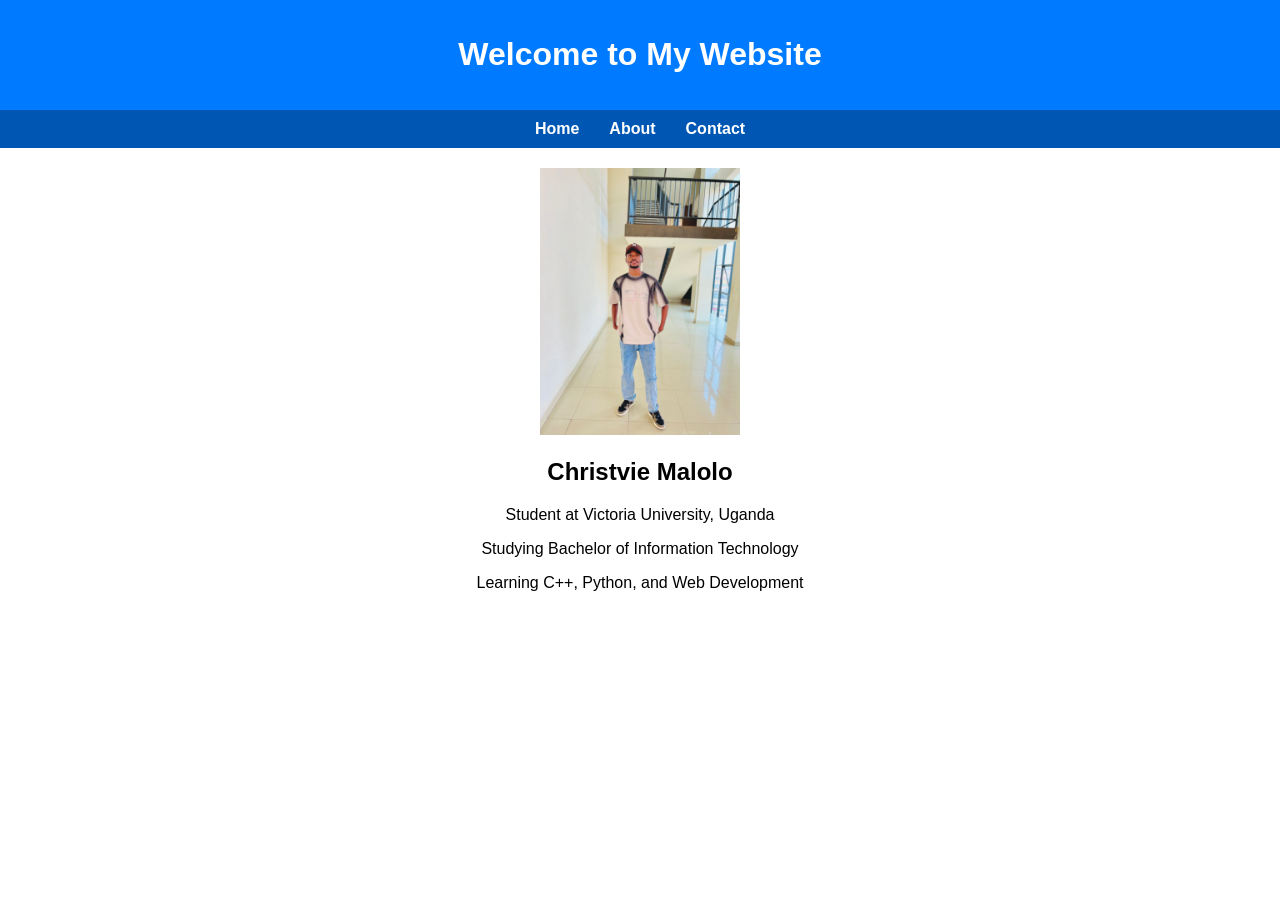
==== index.html @ 5ff25301 "Add files via upload" ====
<!DOCTYPE html>
<html lang="en">
<head>
    <meta charset="UTF-8">
    <meta name="viewport" content="width=device-width, initial-scale=1.0">
    <title>My Website</title>
    <style>
        body {
            font-family: Arial, sans-serif;
            margin: 0;
            padding: 0;
            text-align: center;
        }
        header {
            background: #007BFF;
            color: white;
            padding: 15px;
            text-align: center;
        }
        nav {
            display: flex;
            justify-content: center;
            background: #0056b3;
            padding: 10px;
        }
        nav a {
            color: white;
            margin: 0 15px;
            text-decoration: none;
            font-weight: bold;
        }
        
        .cha{
            margin-top: 20px;
        }
    </style>
</head>
<body>
    <header>
        <h1>Welcome to My Website</h1>
    </header>
    <nav>
        <a href="#home">Home</a>
        <a href="about.html">About</a>
        <a href="contact.html">Contact</a>
    
    </nav>
    <div class="bio-container">
        <img src="chris.jpg" alt="chris" width="200" class="cha">
        <h2>Christvie Malolo</h2>
        <p>Student at Victoria University, Uganda</p>
        <p>Studying Bachelor of Information Technology</p>
        <p>Learning C++, Python, and Web Development</p>
    </div>

</body>
</html>
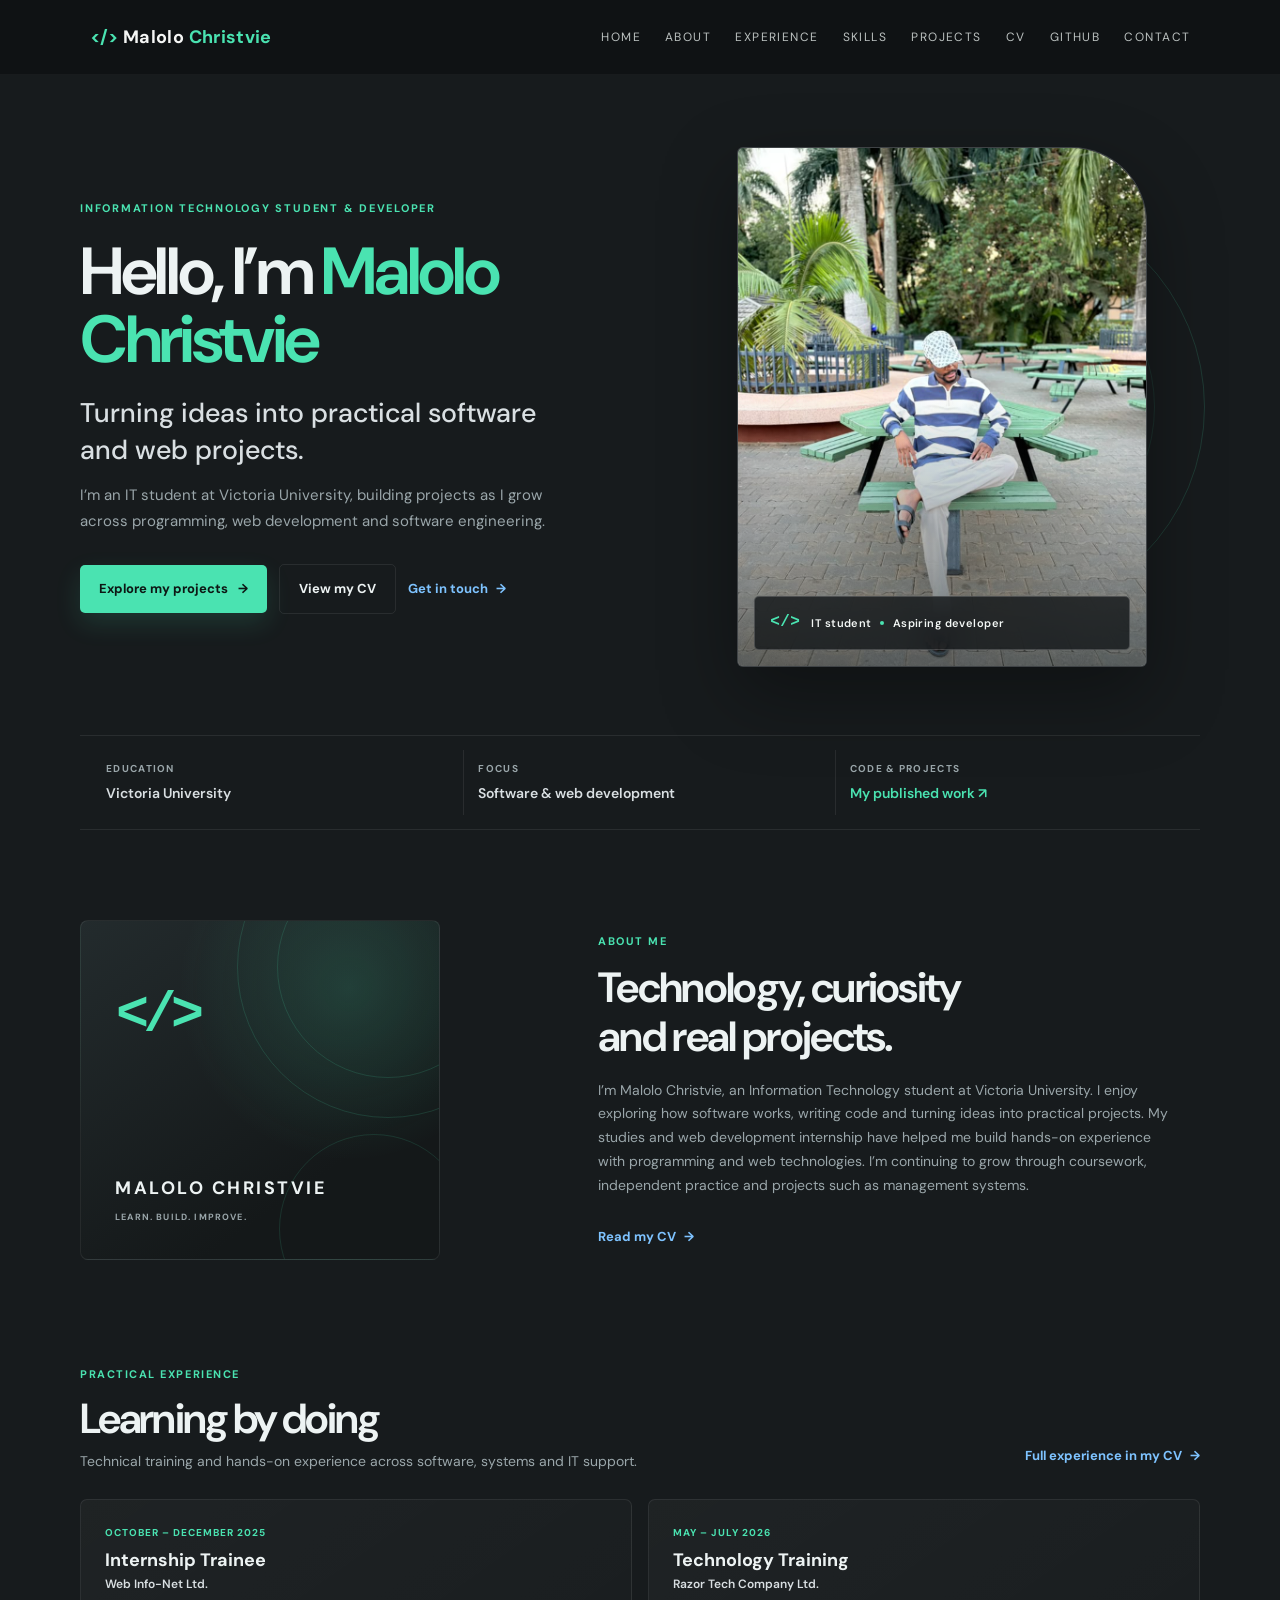
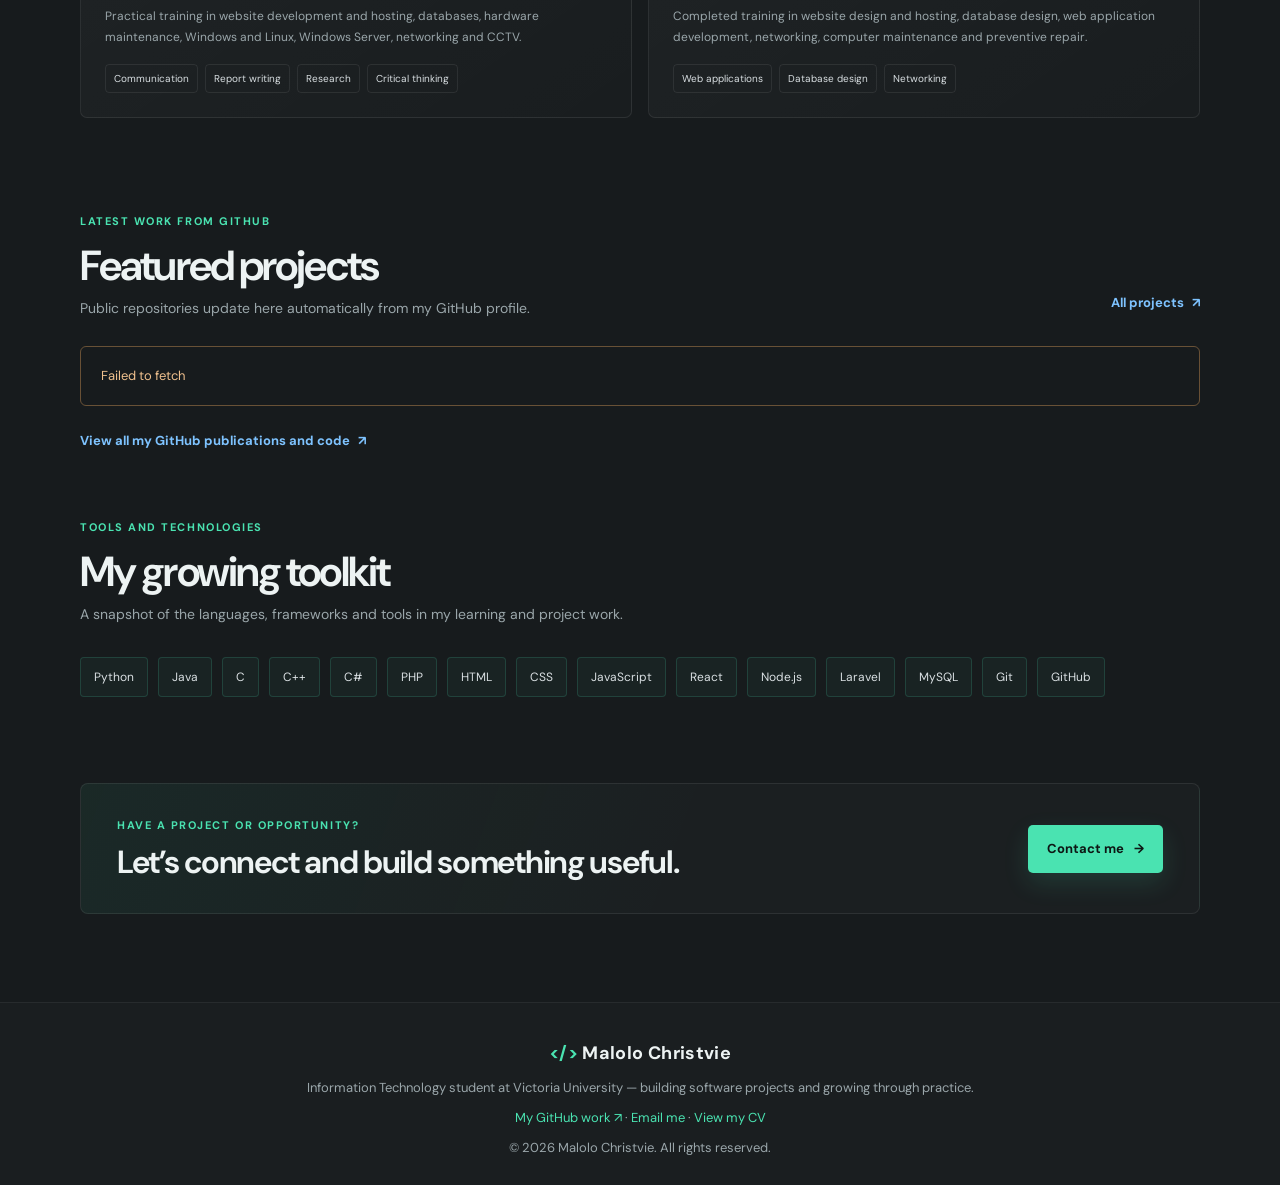
==== commit 10ec8222: "Publish public static developer portfolio Co-authored-by: Copilot <223556219+Copilot@users.noreply.g" ====
--- a/index.html
+++ b/index.html
@@ -1,57 +1,166 @@
-<!DOCTYPE html>
-<html lang="en">
-<head>
-    <meta charset="UTF-8">
-    <meta name="viewport" content="width=device-width, initial-scale=1.0">
-    <title>My Website</title>
-    <style>
-        body {
-            font-family: Arial, sans-serif;
-            margin: 0;
-            padding: 0;
-            text-align: center;
-        }
-        header {
-            background: #007BFF;
-            color: white;
-            padding: 15px;
-            text-align: center;
-        }
-        nav {
-            display: flex;
-            justify-content: center;
-            background: #0056b3;
-            padding: 10px;
-        }
-        nav a {
-            color: white;
-            margin: 0 15px;
-            text-decoration: none;
-            font-weight: bold;
-        }
-        
-        .cha{
-            margin-top: 20px;
-        }
-    </style>
-</head>
-<body>
-    <header>
-        <h1>Welcome to My Website</h1>
-    </header>
-    <nav>
-        <a href="#home">Home</a>
-        <a href="about.html">About</a>
-        <a href="contact.html">Contact</a>
-    
-    </nav>
-    <div class="bio-container">
-        <img src="chris.jpg" alt="chris" width="200" class="cha">
-        <h2>Christvie Malolo</h2>
-        <p>Student at Victoria University, Uganda</p>
-        <p>Studying Bachelor of Information Technology</p>
-        <p>Learning C++, Python, and Web Development</p>
-    </div>
-
-</body>
-</html>
+<!DOCTYPE html>
+<html lang="en">
+<head>
+    <meta charset="UTF-8">
+    <meta name="viewport" content="width=device-width, initial-scale=1">
+    <meta name="description" content="Meet Malolo Christvie, Information Technology student and aspiring software developer. Explore his experience, skills, CV and public GitHub projects.">
+    <meta property="og:type" content="website">
+    <meta property="og:title" content="Malolo Christvie | IT Student &amp; Software Developer">
+    <meta property="og:description" content="Explore Malolo Christvie's experience, skills, CV and public software projects.">
+    <meta property="og:url" content="https://christvie028.github.io/chrispotofiolo/">
+    <meta property="og:image" content="https://christvie028.github.io/chrispotofiolo/images/christvie-portrait.png">
+    <meta name="twitter:card" content="summary_large_image">
+    <title>Malolo Christvie | IT Student &amp; Software Developer</title>
+    <link rel="preconnect" href="https://fonts.googleapis.com">
+    <link rel="preconnect" href="https://fonts.gstatic.com" crossorigin>
+    <link href="https://fonts.googleapis.com/css2?family=DM+Sans:wght@400;500;600;700&family=Fraunces:opsz,wght@9..144,500;9..144,600;9..144,700&display=swap" rel="stylesheet">
+    <link rel="stylesheet" href="style.css">
+</head>
+<body class="portfolio-home">
+    <header class="site-header">
+        <a href="#home" class="logo"><span>&lt;/&gt;</span> Malolo <span class="logo-accent">Christvie</span></a>
+        <button class="menu-toggle" id="menuToggle" aria-label="Toggle navigation" aria-expanded="false">☰</button>
+        <nav class="navbar" id="navbar" aria-label="Main navigation">
+            <a href="#home">Home</a>
+            <a href="#about">About</a>
+            <a href="#experience">Experience</a>
+            <a href="#skills">Skills</a>
+            <a href="#projects">Projects</a>
+            <a href="cv.html">CV</a>
+            <a href="https://github.com/christvie028?tab=repositories" target="_blank" rel="noopener noreferrer">GitHub</a>
+            <a href="#contact">Contact</a>
+        </nav>
+    </header>
+
+    <main class="home-shell" id="home">
+        <section class="hero-panel">
+            <div class="hero-copy">
+                <p class="eyebrow">INFORMATION TECHNOLOGY STUDENT &amp; DEVELOPER</p>
+                <h1>Hello, I’m <span>Malolo Christvie</span></h1>
+                <p class="tagline">Turning ideas into practical software and web projects.</p>
+                <p class="hero-description">I’m an IT student at Victoria University, building projects as I grow across programming, web development and software engineering.</p>
+                <div class="hero-actions">
+                    <a href="#projects" class="primary-button">Explore my projects <span aria-hidden="true">→</span></a>
+                    <a href="cv.html" class="secondary-button">View my CV</a>
+                    <a href="mailto:malolochristvie028@gmail.com" class="text-link">Get in touch <span aria-hidden="true">→</span></a>
+                </div>
+            </div>
+            <div class="hero-visual">
+                <div class="portrait-frame">
+                    <img src="images/christvie-portrait.png" alt="Malolo Christvie seated outdoors in a blue-and-white striped shirt">
+                    <div class="portrait-caption">
+                        <span class="portrait-caption-mark" aria-hidden="true">&lt;/&gt;</span>
+                        <span>IT student <i aria-hidden="true"></i> Aspiring developer</span>
+                    </div>
+                </div>
+                <span class="hero-orbit hero-orbit-one" aria-hidden="true"></span>
+                <span class="hero-orbit hero-orbit-two" aria-hidden="true"></span>
+            </div>
+        </section>
+
+        <div class="info-strip">
+            <div class="info-item"><span>Education</span><strong>Victoria University</strong></div>
+            <div class="info-item"><span>Focus</span><strong>Software &amp; web development</strong></div>
+            <div class="info-item"><span>Code &amp; projects</span><strong><a href="https://github.com/christvie028?tab=repositories" target="_blank" rel="noopener noreferrer">My published work ↗</a></strong></div>
+        </div>
+
+        <section class="about-panel" id="about">
+            <div class="about-card" aria-hidden="true">
+                <span class="about-card-mark">&lt;/&gt;</span>
+                <span class="about-card-name">MALOLO CHRISTVIE</span>
+                <span class="about-card-caption">LEARN. BUILD. IMPROVE.</span>
+                <span class="about-card-decoration"></span>
+            </div>
+            <div class="about-copy">
+                <p class="section-kicker">About me</p>
+                <h2>Technology, curiosity<br>and real projects.</h2>
+                <p>I’m Malolo Christvie, an Information Technology student at Victoria University. I enjoy exploring how software works, writing code and turning ideas into practical projects. My studies and web development internship have helped me build hands-on experience with programming and web technologies. I’m continuing to grow through coursework, independent practice and projects such as management systems.</p>
+                <a href="cv.html" class="text-link">Read my CV <span aria-hidden="true">→</span></a>
+            </div>
+        </section>
+
+        <section class="experience-panel" id="experience" aria-labelledby="experience-title">
+            <div class="section-heading-row">
+                <div>
+                    <p class="section-kicker">Practical experience</p>
+                    <h2 id="experience-title">Learning by doing</h2>
+                    <p class="section-intro">Technical training and hands-on experience across software, systems and IT support.</p>
+                </div>
+                <a class="text-link" href="cv.html">Full experience in my CV <span aria-hidden="true">→</span></a>
+            </div>
+            <div class="experience-grid">
+                <article class="experience-card">
+                    <p class="experience-date">October – December 2025</p>
+                    <h3>Internship Trainee</h3>
+                    <p class="experience-company">Web Info-Net Ltd.</p>
+                    <p>Practical training in website development and hosting, databases, hardware maintenance, Windows and Linux, Windows Server, networking and CCTV.</p>
+                    <div class="experience-tags" aria-label="Additional workplace skills">
+                        <span>Communication</span><span>Report writing</span><span>Research</span><span>Critical thinking</span>
+                    </div>
+                </article>
+                <article class="experience-card">
+                    <p class="experience-date">May – July 2026</p>
+                    <h3>Technology Training</h3>
+                    <p class="experience-company">Razor Tech Company Ltd.</p>
+                    <p>Completed training in website design and hosting, database design, web application development, networking, computer maintenance and preventive repair.</p>
+                    <div class="experience-tags" aria-label="Training areas">
+                        <span>Web applications</span><span>Database design</span><span>Networking</span>
+                    </div>
+                </article>
+            </div>
+        </section>
+
+        <section class="projects-github-section" id="projects" aria-labelledby="featured-projects-title">
+            <div class="section-heading-row">
+                <div>
+                    <p class="section-kicker">Latest work from GitHub</p>
+                    <h2 id="featured-projects-title">Featured projects</h2>
+                    <p class="section-intro">Public repositories update here automatically from my GitHub profile.</p>
+                </div>
+                <a class="text-link" href="https://github.com/christvie028?tab=repositories" target="_blank" rel="noopener noreferrer">All projects <span aria-hidden="true">↗</span></a>
+            </div>
+            <div class="github-projects" data-github-user="christvie028" data-project-limit="9">
+                <p class="github-project-status" role="status" aria-live="polite">Loading public GitHub projects…</p>
+            </div>
+            <p class="github-profile-link">
+                <a class="text-link" href="https://github.com/christvie028?tab=repositories" target="_blank" rel="noopener noreferrer">View all my GitHub publications and code <span aria-hidden="true">↗</span></a>
+            </p>
+        </section>
+
+        <section class="skills-panel" id="skills" aria-labelledby="skills-title">
+            <p class="section-kicker">Tools and technologies</p>
+            <h2 id="skills-title">My growing toolkit</h2>
+            <p class="section-intro">A snapshot of the languages, frameworks and tools in my learning and project work.</p>
+            <div class="skill-tags" aria-label="Technologies and tools">
+                <span>Python</span><span>Java</span><span>C</span><span>C++</span><span>C#</span>
+                <span>PHP</span><span>HTML</span><span>CSS</span><span>JavaScript</span><span>React</span>
+                <span>Node.js</span><span>Laravel</span><span>MySQL</span><span>Git</span><span>GitHub</span>
+            </div>
+        </section>
+
+        <section class="projects-cta" id="contact">
+            <div>
+                <p class="section-kicker">Have a project or opportunity?</p>
+                <h2>Let’s connect and build something useful.</h2>
+            </div>
+            <a href="mailto:malolochristvie028@gmail.com" class="primary-button">Contact me <span aria-hidden="true">→</span></a>
+        </section>
+    </main>
+
+    <footer class="site-footer">
+        <div class="footer-content">
+            <a href="#home" class="logo"><span>&lt;/&gt;</span> Malolo <span class="logo-accent">Christvie</span></a>
+            <p>Information Technology student at Victoria University — building software projects and growing through practice.</p>
+            <p>
+                <a class="footer-social-link" href="https://github.com/christvie028?tab=repositories" target="_blank" rel="noopener noreferrer">My GitHub work ↗</a>
+                <span aria-hidden="true"> · </span>
+                <a class="footer-social-link" href="mailto:malolochristvie028@gmail.com">Email me</a>
+                <span aria-hidden="true"> · </span>
+                <a class="footer-social-link" href="cv.html">View my CV</a>
+            </p>
+            <p>© 2026 Malolo Christvie. All rights reserved.</p>
+        </div>
+    </footer>
+    <script src="script.js"></script>
+</body>
+</html>
--- a/style.css
+++ b/style.css
@@ -0,0 +1,1699 @@
+@import url('https://fonts.googleapis.com/css2?family=DM+Sans:wght@400;500;600;700&family=Fraunces:opsz,wght@9..144,500;9..144,600;9..144,700&display=swap');
+
+/* GENERAL SETTINGS */
+* {
+    margin: 0;
+    padding: 0;
+    box-sizing: border-box;
+}
+
+:root {
+    --background: #171b1d;
+    --background-soft: #1f2426;
+    --surface: #111518;
+    --surface-2: #1a1f22;
+    --card: #20272a;
+    --text: #edf3f3;
+    --muted: #9aa6aa;
+    --soft: #d9dfe2;
+    --green: #4ae3b1;
+    --green-dark: #1ea976;
+    --blue: #7ec3ff;
+    --border: rgba(255, 255, 255, 0.08);
+    --header: rgba(16, 18, 20, 0.9);
+}
+
+html {
+    scroll-behavior: smooth;
+}
+
+body {
+    min-height: 100vh;
+    font-family: "DM Sans", "Segoe UI", sans-serif;
+    background: var(--background);
+    color: var(--text);
+    line-height: 1.7;
+}
+
+h1,
+h2,
+h3 {
+    font-family: "Fraunces", Georgia, serif;
+    font-weight: 650;
+    line-height: 1.1;
+}
+
+a {
+    color: inherit;
+    text-decoration: none;
+}
+
+img {
+    display: block;
+    max-width: 100%;
+}
+
+/* NAVIGATION */
+.site-header {
+    min-height: 75px;
+    padding: 18px 7%;
+    display: flex;
+    align-items: center;
+    justify-content: space-between;
+    gap: 20px;
+    border-bottom: 1px solid rgba(255,255,255,0.04);
+    background: rgba(16,18,20,0.92);
+    position: sticky;
+    top: 0;
+    z-index: 50;
+}
+
+.logo {
+    font-size: 18px;
+    font-weight: 700;
+    white-space: nowrap;
+    flex-shrink: 0;
+    letter-spacing: 0.02em;
+}
+
+.site-header .logo {
+    color: #f5f6f5;
+}
+
+.site-header .logo-accent {
+    color: var(--green);
+}
+
+.logo > span:first-child {
+    color: var(--green);
+}
+
+.navbar {
+    display: flex;
+    align-items: center;
+    gap: 24px;
+}
+
+.navbar a {
+    color: #e5ecea;
+    font-size: 12px;
+    text-transform: uppercase;
+    letter-spacing: 0.12em;
+    opacity: 0.8;
+}
+
+.navbar a:hover {
+    color: var(--green);
+}
+
+.navbar .login-link {
+    padding: 11px 20px;
+    border: 1px solid var(--green);
+    border-radius: 999px;
+    color: var(--green);
+    opacity: 1;
+    background: transparent;
+}
+
+.menu-toggle {
+    display: none;
+    border: none;
+    background: transparent;
+    color: var(--text);
+    font-size: 27px;
+    cursor: pointer;
+}
+
+/* HOME PAGE */
+.portfolio-home {
+    background: var(--background);
+    color: var(--text);
+}
+
+.home-shell {
+    width: min(1120px, calc(100% - 48px));
+    margin: 0 auto;
+    padding: 0 0 88px;
+}
+
+.hero-panel {
+    display: grid;
+    grid-template-columns: 1fr 0.94fr;
+    align-items: center;
+    gap: 56px;
+    min-height: 610px;
+    padding: 72px 0 68px;
+}
+
+.hero-copy {
+    position: relative;
+    z-index: 1;
+}
+
+.eyebrow {
+    font-size: 11px;
+    font-weight: 700;
+    letter-spacing: 0.16em;
+    color: var(--green);
+    text-transform: uppercase;
+    margin-bottom: 20px;
+}
+
+.hero-copy h1 {
+    font-family: "DM Sans", "Segoe UI", sans-serif;
+    font-size: clamp(43px, 5.2vw, 68px);
+    margin-bottom: 20px;
+    line-height: 1.02;
+    letter-spacing: -0.05em;
+    overflow-wrap: anywhere;
+}
+
+.hero-copy h1 span {
+    color: var(--green);
+}
+
+.tagline {
+    max-width: 500px;
+    font-size: clamp(20px, 2.3vw, 27px);
+    font-weight: 500;
+    line-height: 1.4;
+    color: var(--soft);
+    margin-bottom: 14px;
+}
+
+.hero-description {
+    max-width: 490px;
+    color: var(--muted);
+    font-size: 15px;
+    margin-bottom: 30px;
+}
+
+.hero-actions {
+    display: flex;
+    flex-wrap: wrap;
+    align-items: center;
+    gap: 12px;
+}
+
+.primary-button,
+.secondary-button {
+    display: inline-flex;
+    align-items: center;
+    justify-content: center;
+    gap: 10px;
+    border-radius: 5px;
+    padding: 13px 19px;
+    font-size: 13px;
+    font-weight: 700;
+    transition: transform 0.2s ease, background-color 0.2s ease, border-color 0.2s ease;
+}
+
+.primary-button {
+    background: var(--green);
+    color: #0d1714;
+    box-shadow: 0 10px 26px rgba(74, 227, 177, 0.14);
+}
+
+.secondary-button {
+    background: transparent;
+    border: 1px solid var(--border);
+    color: var(--text);
+}
+
+.primary-button:hover,
+.secondary-button:hover {
+    transform: translateY(-2px);
+}
+
+.secondary-button:hover {
+    border-color: rgba(74, 227, 177, 0.55);
+}
+
+.hero-visual {
+    position: relative;
+    display: grid;
+    place-items: center;
+    min-height: 510px;
+}
+
+.portrait-frame {
+    position: relative;
+    z-index: 1;
+    width: min(100%, 410px);
+    aspect-ratio: 505 / 640;
+    overflow: hidden;
+    border: 1px solid rgba(255, 255, 255, 0.16);
+    border-radius: 6px 76px 6px 6px;
+    background: var(--surface-2);
+    box-shadow: 0 28px 75px rgba(0, 0, 0, 0.34);
+}
+
+.portrait-frame::after {
+    position: absolute;
+    inset: 35% 0 0;
+    content: "";
+    background: linear-gradient(180deg, transparent 20%, rgba(10, 15, 15, 0.62) 100%);
+    pointer-events: none;
+}
+
+.portrait-frame img {
+    display: block;
+    width: 100%;
+    height: 100%;
+    object-fit: cover;
+    object-position: center;
+    transform: scale(1.16);
+}
+
+.portrait-caption {
+    position: absolute;
+    z-index: 1;
+    right: 16px;
+    bottom: 16px;
+    left: 16px;
+    display: flex;
+    align-items: center;
+    gap: 11px;
+    padding: 12px 15px;
+    border: 1px solid rgba(255, 255, 255, 0.18);
+    border-radius: 5px;
+    background: rgba(17, 21, 24, 0.78);
+    color: #f3f7f5;
+    font-size: 11px;
+    font-weight: 600;
+    letter-spacing: 0.04em;
+    backdrop-filter: blur(12px);
+}
+
+.portrait-caption-mark {
+    color: var(--green);
+    font-family: Consolas, "Courier New", monospace;
+    font-size: 16px;
+    font-weight: 700;
+}
+
+.portrait-caption i {
+    display: inline-block;
+    width: 4px;
+    height: 4px;
+    margin: 0 5px 2px;
+    border-radius: 50%;
+    background: var(--green);
+}
+
+.hero-orbit {
+    position: absolute;
+    display: block;
+    border: 1px solid rgba(74, 227, 177, 0.15);
+    border-radius: 50%;
+    pointer-events: none;
+}
+
+.hero-orbit-one {
+    width: 420px;
+    height: 420px;
+    right: -5px;
+    top: 50%;
+    transform: translateY(-50%);
+}
+
+.hero-orbit-two {
+    width: 320px;
+    height: 320px;
+    right: 45px;
+    top: 50%;
+    transform: translateY(-50%);
+    border-color: rgba(74, 227, 177, 0.09);
+}
+
+.info-strip {
+    display: grid;
+    grid-template-columns: repeat(3, minmax(0, 1fr));
+    gap: 18px;
+    margin: 0 auto 90px;
+    padding: 14px 12px;
+    border-top: 1px solid var(--border);
+    border-bottom: 1px solid var(--border);
+}
+
+.info-item {
+    display: flex;
+    flex-direction: column;
+    gap: 5px;
+    padding: 10px 14px;
+}
+
+.info-item + .info-item {
+    border-left: 1px solid var(--border);
+}
+
+.info-item span,
+.about-card-caption {
+    color: var(--muted);
+    font-size: 10px;
+    font-weight: 700;
+    letter-spacing: 0.13em;
+    text-transform: uppercase;
+}
+
+.info-item strong {
+    color: var(--soft);
+    font-size: 14px;
+    font-weight: 600;
+}
+
+.info-item strong a {
+    color: var(--green);
+}
+
+.info-item strong a:hover {
+    color: #8ff1cd;
+}
+
+.about-panel {
+    display: grid;
+    grid-template-columns: 0.82fr 1.18fr;
+    gap: clamp(42px, 8vw, 100px);
+    align-items: center;
+    margin-bottom: 105px;
+}
+
+.about-card {
+    position: relative;
+    display: flex;
+    flex-direction: column;
+    justify-content: flex-end;
+    width: min(100%, 360px);
+    min-height: 340px;
+    overflow: hidden;
+    padding: 34px;
+    border: 1px solid var(--border);
+    border-radius: 8px;
+    background:
+        radial-gradient(ellipse at 75% 20%, rgba(74, 227, 177, 0.16), transparent 45%),
+        linear-gradient(145deg, #232b2d, #141819 72%);
+}
+
+.about-card::before,
+.about-card::after {
+    position: absolute;
+    content: "";
+    border: 1px solid rgba(74, 227, 177, 0.15);
+    border-radius: 50%;
+}
+
+.about-card::before {
+    width: 300px;
+    height: 300px;
+    top: -105px;
+    right: -100px;
+}
+
+.about-card::after {
+    width: 220px;
+    height: 220px;
+    top: -65px;
+    right: -60px;
+}
+
+.about-card-mark {
+    position: absolute;
+    top: 48px;
+    left: 35px;
+    color: var(--green);
+    font-family: Consolas, "Courier New", monospace;
+    font-size: 55px;
+    font-weight: 700;
+    letter-spacing: -0.1em;
+}
+
+.about-card-name {
+    position: relative;
+    color: var(--text);
+    font-size: 18px;
+    font-weight: 700;
+    letter-spacing: 0.14em;
+}
+
+.about-card-caption {
+    position: relative;
+    margin-top: 7px;
+    font-size: 9px;
+}
+
+.about-card-decoration {
+    position: absolute;
+    right: -30px;
+    bottom: -65px;
+    width: 190px;
+    height: 190px;
+    border: 1px solid rgba(74, 227, 177, 0.13);
+    border-radius: 50%;
+}
+
+.section-kicker {
+    margin-bottom: 12px;
+    color: var(--green);
+    font-size: 11px;
+    font-weight: 700;
+    letter-spacing: 0.14em;
+    text-transform: uppercase;
+}
+
+.about-copy h2,
+.projects-cta h2 {
+    margin-bottom: 18px;
+    font-family: "DM Sans", "Segoe UI", sans-serif;
+    font-size: clamp(29px, 3.3vw, 43px);
+    letter-spacing: -0.04em;
+    line-height: 1.16;
+}
+
+.about-copy > p:not(.section-kicker) {
+    max-width: 570px;
+    margin-bottom: 24px;
+    color: var(--muted);
+    font-size: 14px;
+}
+
+.skill-tags {
+    display: flex;
+    flex-wrap: wrap;
+    gap: 9px;
+    margin-bottom: 25px;
+}
+
+.skill-tags span {
+    padding: 7px 11px;
+    border: 1px solid var(--border);
+    border-radius: 4px;
+    background: rgba(255, 255, 255, 0.025);
+    color: var(--soft);
+    font-size: 11px;
+}
+
+.text-link {
+    display: inline-flex;
+    align-items: center;
+    gap: 8px;
+    color: var(--green);
+    font-size: 13px;
+    font-weight: 700;
+}
+
+.text-link:hover {
+    color: #8ff1cd;
+}
+
+.section-intro {
+    margin-bottom: 30px;
+    color: var(--muted);
+    font-size: 14px;
+}
+
+.github-project-section {
+    margin-bottom: 94px;
+}
+
+.section-heading-row {
+    display: flex;
+    align-items: flex-end;
+    justify-content: space-between;
+    gap: 24px;
+    margin-bottom: 25px;
+}
+
+.section-heading-row h2,
+.skills-panel > h2,
+.portfolio-projects-title {
+    margin-bottom: 8px;
+    font-family: "DM Sans", "Segoe UI", sans-serif;
+    font-size: clamp(29px, 4vw, 42px);
+    letter-spacing: -0.045em;
+}
+
+.section-heading-row .section-intro {
+    margin-bottom: 0;
+}
+
+.section-heading-row > .text-link {
+    flex-shrink: 0;
+    margin-bottom: 7px;
+}
+
+.experience-panel {
+    margin-bottom: 94px;
+}
+
+.experience-grid {
+    display: grid;
+    grid-template-columns: repeat(2, minmax(0, 1fr));
+    gap: 16px;
+}
+
+.experience-card {
+    padding: 24px;
+    border: 1px solid var(--border);
+    border-radius: 7px;
+    background: linear-gradient(145deg, rgba(255,255,255,0.035), rgba(255,255,255,0.012));
+}
+
+.experience-date {
+    margin-bottom: 10px;
+    color: var(--green);
+    font-size: 10px;
+    font-weight: 700;
+    letter-spacing: 0.1em;
+    text-transform: uppercase;
+}
+
+.experience-card h3 {
+    margin-bottom: 3px;
+    font-family: "DM Sans", "Segoe UI", sans-serif;
+    font-size: 18px;
+    font-weight: 700;
+}
+
+.experience-company {
+    margin-bottom: 12px;
+    color: var(--soft);
+    font-size: 12px;
+    font-weight: 600;
+}
+
+.experience-card > p:not(.experience-date):not(.experience-company) {
+    color: var(--muted);
+    font-size: 12px;
+    line-height: 1.75;
+}
+
+.experience-tags {
+    display: flex;
+    flex-wrap: wrap;
+    gap: 7px;
+    margin-top: 16px;
+}
+
+.experience-tags span {
+    padding: 5px 8px;
+    border: 1px solid var(--border);
+    border-radius: 4px;
+    color: var(--soft);
+    font-size: 10px;
+}
+
+.github-project-grid {
+    display: grid;
+    grid-template-columns: repeat(3, minmax(0, 1fr));
+    gap: 15px;
+}
+
+.github-project-card {
+    display: flex;
+    flex-direction: column;
+    min-height: 205px;
+    padding: 23px 21px 19px;
+    border: 1px solid var(--border);
+    border-radius: 7px;
+    background: linear-gradient(145deg, rgba(255,255,255,0.035), rgba(255,255,255,0.012));
+    transition: transform 0.2s ease, border-color 0.2s ease;
+}
+
+.github-project-card:hover {
+    transform: translateY(-4px);
+    border-color: rgba(74, 227, 177, 0.35);
+}
+
+.github-project-card h3 {
+    margin-bottom: 10px;
+    font-family: "DM Sans", "Segoe UI", sans-serif;
+    font-size: 17px;
+    font-weight: 700;
+    overflow-wrap: anywhere;
+}
+
+.github-project-card h3 a:hover {
+    color: var(--green);
+}
+
+.github-project-description {
+    flex: 1;
+    margin-bottom: 18px;
+    color: var(--muted);
+    font-size: 13px;
+    line-height: 1.7;
+}
+
+.github-project-meta {
+    display: flex;
+    align-items: center;
+    gap: 14px;
+    margin-bottom: 14px;
+    color: var(--muted);
+    font-size: 10px;
+}
+
+.github-project-language {
+    display: inline-flex;
+    align-items: center;
+    gap: 6px;
+    color: var(--soft);
+}
+
+.github-project-language::before {
+    width: 7px;
+    height: 7px;
+    border-radius: 50%;
+    background: var(--green);
+    content: "";
+}
+
+.github-project-actions {
+    display: flex;
+    flex-wrap: wrap;
+    gap: 16px;
+    padding-top: 12px;
+    border-top: 1px solid var(--border);
+}
+
+.github-project-actions .text-link {
+    font-size: 11px;
+}
+
+.github-project-status {
+    padding: 18px 20px;
+    border: 1px solid var(--border);
+    border-radius: 6px;
+    color: var(--muted);
+    font-size: 13px;
+}
+
+.github-project-error {
+    border-color: rgba(255, 180, 100, 0.35);
+    color: #f0c18e;
+}
+
+.github-profile-link {
+    margin-top: 20px;
+}
+
+.projects-github-section {
+    margin-bottom: 65px;
+}
+
+.portfolio-projects-section {
+    margin-top: 58px;
+}
+
+.portfolio-projects-title {
+    margin-bottom: 20px;
+    font-size: clamp(24px, 3vw, 32px);
+}
+
+.skills-panel {
+    margin-bottom: 86px;
+}
+
+.skills-panel .skill-tags {
+    margin: 22px 0 0;
+    gap: 10px;
+}
+
+.skills-panel .skill-tags span {
+    padding: 9px 13px;
+    border-color: rgba(74, 227, 177, 0.16);
+    background: rgba(74, 227, 177, 0.045);
+    font-size: 12px;
+}
+
+.projects-cta {
+    display: flex;
+    align-items: center;
+    justify-content: space-between;
+    gap: 28px;
+    padding: 32px 36px;
+    border: 1px solid var(--border);
+    border-radius: 8px;
+    background: linear-gradient(110deg, rgba(74, 227, 177, 0.07), rgba(255,255,255,0.018) 55%);
+}
+
+.projects-cta .section-kicker {
+    margin-bottom: 9px;
+}
+
+.projects-cta h2 {
+    margin: 0;
+    font-size: clamp(23px, 3vw, 32px);
+}
+
+.projects-cta .primary-button {
+    flex-shrink: 0;
+}
+
+@media (max-width: 900px) {
+    .hero-panel {
+        grid-template-columns: 1fr 0.9fr;
+        gap: 28px;
+        min-height: 560px;
+    }
+
+    .hero-orbit-one {
+        right: -55px;
+        width: 360px;
+        height: 360px;
+    }
+
+    .hero-orbit-two {
+        right: -15px;
+        width: 280px;
+        height: 280px;
+    }
+
+    .portrait-frame {
+        width: min(100%, 370px);
+    }
+
+    .about-panel {
+        gap: 45px;
+    }
+
+    .github-project-grid {
+        grid-template-columns: repeat(2, minmax(0, 1fr));
+    }
+
+    .experience-grid {
+        grid-template-columns: 1fr;
+    }
+}
+
+@media (max-width: 700px) {
+    .home-shell {
+        width: min(100% - 36px, 520px);
+        padding-bottom: 58px;
+    }
+
+    .hero-panel {
+        grid-template-columns: 1fr;
+        gap: 34px;
+        min-height: 0;
+        padding: 76px 0 48px;
+    }
+
+    .hero-copy h1 {
+        font-size: clamp(46px, 12vw, 64px);
+    }
+
+    .hero-visual {
+        min-height: 0;
+        padding: 12px 0;
+    }
+
+    .portrait-frame {
+        width: min(100%, 400px);
+    }
+
+    .hero-orbit-one {
+        right: 50%;
+        width: 330px;
+        height: 330px;
+        transform: translate(50%, -50%);
+    }
+
+    .hero-orbit-two {
+        right: 50%;
+        width: 250px;
+        height: 250px;
+        transform: translate(50%, -50%);
+    }
+
+    .info-strip {
+        grid-template-columns: 1fr;
+        gap: 0;
+        margin-bottom: 70px;
+        padding: 7px 0;
+    }
+
+    .info-item {
+        padding: 13px 8px;
+    }
+
+    .info-item + .info-item {
+        border-top: 1px solid var(--border);
+        border-left: 0;
+    }
+
+    .about-panel {
+        grid-template-columns: 1fr;
+        gap: 30px;
+        margin-bottom: 74px;
+    }
+
+    .about-card {
+        width: 100%;
+        min-height: 260px;
+    }
+
+    .github-project-section {
+        margin-bottom: 68px;
+    }
+
+    .experience-panel {
+        margin-bottom: 68px;
+    }
+
+    .section-heading-row {
+        align-items: flex-start;
+        flex-direction: column;
+        gap: 10px;
+    }
+
+    .section-heading-row > .text-link {
+        margin-bottom: 0;
+    }
+
+    .github-project-grid {
+        grid-template-columns: 1fr;
+    }
+
+    .github-project-card {
+        min-height: 180px;
+    }
+
+    .skills-panel {
+        margin-bottom: 58px;
+    }
+
+    .projects-cta {
+        align-items: flex-start;
+        flex-direction: column;
+        padding: 25px 21px;
+    }
+}
+
+@media (max-width: 420px) {
+    .hero-actions {
+        align-items: stretch;
+        flex-direction: column;
+    }
+
+    .hero-actions .primary-button,
+    .hero-actions .secondary-button {
+        width: 100%;
+    }
+}
+
+@media (prefers-reduced-motion: reduce) {
+    .github-project-card,
+    .primary-button,
+    .secondary-button {
+        transition: none;
+    }
+}
+
+/* CV */
+.cv-shell {
+    width: min(900px, calc(100% - 40px));
+    margin: 42px auto 76px;
+}
+
+.cv-toolbar {
+    display: flex;
+    align-items: center;
+    justify-content: space-between;
+    gap: 20px;
+    margin-bottom: 20px;
+}
+
+.cv-document {
+    padding: clamp(28px, 6vw, 64px);
+    border: 1px solid rgba(255, 255, 255, 0.12);
+    border-radius: 8px;
+    background: #f8faf9;
+    box-shadow: 0 24px 70px rgba(0, 0, 0, 0.26);
+    color: #202927;
+}
+
+.cv-header {
+    display: flex;
+    align-items: flex-end;
+    justify-content: space-between;
+    gap: 24px;
+    padding-bottom: 25px;
+    border-bottom: 2px solid #25ad82;
+}
+
+.cv-eyebrow {
+    margin-bottom: 8px;
+    color: #168461;
+    font-size: 10px;
+    font-weight: 700;
+    letter-spacing: 0.16em;
+}
+
+.cv-header h1 {
+    margin-bottom: 7px;
+    color: #17211e;
+    font-family: "DM Sans", "Segoe UI", sans-serif;
+    font-size: clamp(38px, 7vw, 54px);
+    letter-spacing: -0.05em;
+}
+
+.cv-role {
+    color: #485650;
+    font-size: 14px;
+    font-weight: 500;
+}
+
+.cv-role span {
+    padding: 0 4px;
+    color: #168461;
+}
+
+.cv-email {
+    flex-shrink: 0;
+    color: #168461;
+    font-size: 12px;
+    font-weight: 600;
+}
+
+.cv-contact {
+    display: flex;
+    flex-direction: column;
+    align-items: flex-end;
+    gap: 5px;
+}
+
+.cv-github,
+.cv-more-projects a {
+    color: #168461;
+    font-size: 11px;
+    font-weight: 600;
+}
+
+.cv-entry h3 a {
+    color: inherit;
+}
+
+.cv-entry h3 a:hover,
+.cv-github:hover,
+.cv-more-projects a:hover {
+    color: #0a6849;
+    text-decoration: underline;
+}
+
+.cv-more-projects {
+    margin-top: 12px;
+}
+
+.cv-section {
+    padding: 21px 0;
+    border-bottom: 1px solid #dfe6e2;
+}
+
+.cv-section h2 {
+    margin-bottom: 12px;
+    color: #168461;
+    font-family: "DM Sans", "Segoe UI", sans-serif;
+    font-size: 12px;
+    font-weight: 700;
+    letter-spacing: 0.12em;
+    text-transform: uppercase;
+}
+
+.cv-section > p,
+.cv-entry > p,
+.cv-entry li {
+    color: #46534e;
+    font-size: 13px;
+    line-height: 1.7;
+}
+
+.cv-entry + .cv-entry {
+    margin-top: 17px;
+}
+
+.cv-entry-heading {
+    display: flex;
+    align-items: baseline;
+    justify-content: space-between;
+    gap: 16px;
+}
+
+.cv-entry h3,
+.cv-skills h3 {
+    color: #1b2924;
+    font-family: "DM Sans", "Segoe UI", sans-serif;
+    font-size: 14px;
+    font-weight: 700;
+}
+
+.cv-entry-heading > span {
+    flex-shrink: 0;
+    color: #65726c;
+    font-size: 11px;
+}
+
+.cv-entry-place {
+    margin-top: 3px;
+    color: #168461 !important;
+    font-weight: 600;
+}
+
+.cv-entry ul {
+    margin: 8px 0 0 18px;
+}
+
+.cv-skills {
+    display: grid;
+    grid-template-columns: repeat(2, minmax(0, 1fr));
+    gap: 15px 28px;
+}
+
+.cv-skills p {
+    margin-top: 4px;
+    color: #46534e;
+    font-size: 13px;
+}
+
+.cv-project h3 {
+    margin-bottom: 4px;
+}
+
+.cv-project-tech {
+    margin-top: 5px;
+    font-size: 11px !important;
+}
+
+.cv-project-tech strong {
+    color: #293a33;
+}
+
+.cv-last-section {
+    padding-bottom: 0;
+    border-bottom: 0;
+}
+
+@media (max-width: 600px) {
+    .cv-shell {
+        width: calc(100% - 28px);
+        margin-top: 25px;
+    }
+
+    .cv-toolbar {
+        align-items: stretch;
+        flex-direction: column;
+    }
+
+    .cv-toolbar .primary-button {
+        width: 100%;
+    }
+
+    .cv-document {
+        padding: 26px 22px;
+    }
+
+    .cv-header {
+        align-items: flex-start;
+        flex-direction: column;
+        gap: 10px;
+    }
+
+    .cv-contact {
+        align-items: flex-start;
+    }
+
+    .cv-entry-heading {
+        align-items: flex-start;
+        flex-direction: column;
+        gap: 3px;
+    }
+}
+
+@page {
+    size: A4;
+    margin: 15mm;
+}
+
+@media print {
+    body.cv-page {
+        background: #fff;
+        color: #202927;
+    }
+
+    .cv-page .site-header,
+    .cv-page .site-footer,
+    .cv-toolbar {
+        display: none !important;
+    }
+
+    .cv-shell {
+        width: 100%;
+        margin: 0;
+    }
+
+    .cv-document {
+        padding: 0;
+        border: 0;
+        border-radius: 0;
+        background: #fff;
+        box-shadow: none;
+        color: #202927;
+    }
+
+    .cv-header {
+        padding-bottom: 16px;
+    }
+
+    .cv-section {
+        padding: 13px 0;
+        break-inside: avoid;
+    }
+
+    .cv-project,
+    .cv-entry {
+        break-inside: avoid;
+    }
+
+    .cv-email {
+        color: #168461 !important;
+        text-decoration: none;
+    }
+}
+
+/* OTHER SITE PAGES */
+.site-footer {
+    border-top: 1px solid rgba(255,255,255,0.06);
+    padding: 35px 7% 26px;
+    text-align: center;
+    background: rgba(255,255,255,0.01);
+}
+
+.footer-content {
+    max-width: 700px;
+    margin: 0 auto;
+}
+
+.footer-content p {
+    color: var(--muted);
+    font-size: 13px;
+    margin-top: 8px;
+}
+
+.footer-social-link {
+    color: var(--green);
+}
+
+.footer-social-link:hover {
+    color: #8ff1cd;
+}
+
+.footer-admin-link {
+    color: var(--muted);
+    font-size: 10px;
+}
+
+.footer-admin-link:hover {
+    color: var(--green);
+}
+
+/* GENERAL PAGE CONTAINERS */
+.page-container {
+    width: 86%;
+    max-width: 1100px;
+    min-height: 65vh;
+    margin: 55px auto;
+}
+
+.page-title {
+    font-size: 40px;
+    margin-bottom: 10px;
+}
+
+.page-description {
+    color: var(--muted);
+    margin-bottom: 30px;
+}
+
+.form-card,
+.dashboard-card {
+    background: linear-gradient(145deg, rgba(255, 255, 255, 0.045), rgba(255, 255, 255, 0.015)), var(--card);
+    border: 1px solid rgba(255, 255, 255, 0.09);
+    border-radius: 12px;
+    padding: 30px;
+    box-shadow: 0 18px 42px rgba(0, 0, 0, 0.2);
+}
+
+.form-card {
+    max-width: 650px;
+}
+
+.form-group {
+    margin-bottom: 21px;
+}
+
+.form-group label {
+    display: block;
+    margin-bottom: 8px;
+    color: var(--soft);
+    font-size: 13px;
+    font-weight: 600;
+    letter-spacing: 0.01em;
+}
+
+.form-group input,
+.form-group textarea,
+.form-group select {
+    display: block;
+    width: 100%;
+    min-height: 50px;
+    padding: 13px 15px;
+    background: #f7faf8;
+    color: #202927;
+    border: 1px solid #d5ded9;
+    border-radius: 8px;
+    font: inherit;
+    color-scheme: light;
+    caret-color: #202927;
+    transition: border-color 160ms ease, box-shadow 160ms ease, background-color 160ms ease;
+}
+
+.form-group input::placeholder,
+.form-group textarea::placeholder {
+    color: #586760;
+    opacity: 1;
+}
+
+.form-group input:hover,
+.form-group textarea:hover,
+.form-group select:hover {
+    border-color: #9eaea6;
+}
+
+.form-group input:focus,
+.form-group textarea:focus,
+.form-group select:focus {
+    outline: none;
+    border-color: var(--green-dark);
+    background: #fff;
+    box-shadow: 0 0 0 4px rgba(74, 227, 177, 0.17);
+}
+
+.form-group input:focus-visible,
+.form-group textarea:focus-visible,
+.form-group select:focus-visible {
+    outline: 2px solid var(--green);
+    outline-offset: 2px;
+}
+
+.form-group input:-webkit-autofill,
+.form-group input:-webkit-autofill:hover,
+.form-group input:-webkit-autofill:focus {
+    -webkit-text-fill-color: #202927;
+    box-shadow: 0 0 0 1000px #f7faf8 inset;
+}
+
+.form-group textarea {
+    min-height: 140px;
+    resize: vertical;
+    line-height: 1.6;
+}
+
+.form-group input[type="file"] {
+    padding: 9px;
+}
+
+.form-group input[type="file"]::file-selector-button {
+    margin-right: 14px;
+    padding: 9px 13px;
+    border: 1px solid #d5ded9;
+    border-radius: 6px;
+    background: #e9f1ed;
+    color: #202927;
+    font: inherit;
+    cursor: pointer;
+    transition: background-color 160ms ease, border-color 160ms ease;
+}
+
+.form-group input[type="file"]::file-selector-button:hover {
+    border-color: #9eaea6;
+    background: #dceae2;
+}
+
+.form-card button {
+    border: none;
+    cursor: pointer;
+}
+
+.form-card button:focus-visible,
+.form-card a:focus-visible,
+.admin-form button:focus-visible {
+    outline: 2px solid var(--green);
+    outline-offset: 4px;
+}
+
+.form-help {
+    margin-top: 18px;
+    color: var(--muted);
+    font-size: 13px;
+}
+
+/* DASHBOARD */
+.dashboard-grid {
+    display: grid;
+    grid-template-columns: repeat(3, 1fr);
+    gap: 18px;
+    margin: 25px 0;
+}
+
+.dashboard-card h3 {
+    color: var(--muted);
+    font-size: 14px;
+}
+
+.dashboard-number {
+    font-size: 32px;
+    font-weight: bold;
+    color: var(--green);
+    margin-top: 10px;
+}
+
+.admin-email {
+    margin-top: -22px;
+    margin-bottom: 24px;
+    color: var(--muted);
+    font-size: 13px;
+}
+
+.logout-form,
+.inline-form {
+    display: inline-flex;
+    margin: 0;
+}
+
+.logout-form button,
+.text-button {
+    background: none;
+    border: 0;
+    color: inherit;
+    font: inherit;
+    cursor: pointer;
+}
+
+.navbar .login-link {
+    font: inherit;
+    cursor: pointer;
+    background: transparent;
+}
+
+.admin-section {
+    margin: 24px 0;
+}
+
+.admin-section > h2,
+.section-heading {
+    margin-bottom: 18px;
+}
+
+.admin-form {
+    display: grid;
+    grid-template-columns: repeat(2, minmax(0, 1fr));
+    gap: 0 18px;
+}
+
+.admin-form .form-group:has(textarea),
+.admin-form .form-group:has(input[id="project_url"]),
+.admin-form .form-group:has(input[id="source_url"]),
+.admin-form .form-group:has(input[id="is_public"]),
+.admin-form > button {
+    grid-column: 1 / -1;
+}
+
+.project-grid {
+    display: grid;
+    grid-template-columns: repeat(auto-fit, minmax(min(100%, 280px), 1fr));
+    gap: 18px;
+    margin-top: 28px;
+}
+
+.project-card,
+.snippet-card,
+.message-item {
+    min-width: 0;
+    padding: 22px;
+    border: 1px solid var(--border);
+    border-radius: 6px;
+    background: var(--card);
+    box-shadow: 0 8px 24px #26382f08;
+}
+
+.project-card h2,
+.snippet-heading h2,
+.message-item h3 {
+    font-size: 19px;
+    margin-bottom: 9px;
+}
+
+.project-title-link:hover {
+    color: var(--blue);
+}
+
+.private-label {
+    color: #ffcc80 !important;
+    font-size: 13px;
+    font-weight: bold;
+}
+
+.checkbox-group {
+    display: flex;
+    align-items: center;
+    gap: 10px;
+}
+
+.checkbox-group input {
+    width: 18px;
+    height: 18px;
+    accent-color: var(--green);
+}
+
+.checkbox-group label {
+    margin: 0;
+}
+
+.project-detail-section {
+    margin: 28px 0;
+}
+
+.project-detail-section h2 {
+    margin-bottom: 10px;
+}
+
+.activity-item {
+    display: flex;
+    align-items: center;
+    flex-wrap: wrap;
+    gap: 12px 18px;
+    padding: 16px 18px;
+    border: 1px solid var(--border);
+    border-radius: 7px;
+    background: var(--card);
+}
+
+.activity-item p {
+    flex: 1 1 260px;
+}
+
+.project-card > p,
+.message-item > p {
+    color: var(--muted);
+    overflow-wrap: anywhere;
+}
+
+.project-technologies {
+    margin-top: 16px;
+    color: var(--green) !important;
+    font-size: 13px;
+}
+
+.project-actions,
+.action-row {
+    display: flex;
+    align-items: center;
+    flex-wrap: wrap;
+    gap: 12px;
+    margin-top: 18px;
+}
+
+.text-link,
+.text-button {
+    color: var(--blue);
+    font-weight: bold;
+}
+
+.text-danger {
+    color: #a94335;
+}
+
+.notice {
+    padding: 12px 15px;
+    margin: 16px 0;
+    border: 1px solid var(--border);
+    border-radius: 5px;
+}
+
+.notice-success {
+    color: #315e4b;
+    background: #e8f0e8;
+    border-color: #c9d9ca;
+}
+
+.notice-error {
+    color: #923f32;
+    background: #faece6;
+    border-color: #e8c8ba;
+}
+
+.empty-state,
+.muted-text,
+.snippet-heading p,
+.message-meta {
+    color: var(--muted);
+}
+
+.section-heading,
+.snippet-heading {
+    display: flex;
+    align-items: center;
+    justify-content: space-between;
+    gap: 14px;
+}
+
+.section-heading h2,
+.snippet-heading h2 {
+    margin: 0;
+}
+
+.message-list,
+.snippet-list {
+    display: grid;
+    gap: 14px;
+}
+
+.message-item .section-heading {
+    align-items: flex-start;
+}
+
+.message-item p + p {
+    margin-top: 10px;
+}
+
+.message-meta a {
+    color: var(--blue);
+}
+
+.code-input {
+    min-height: 220px !important;
+    font-family: Consolas, "Courier New", monospace !important;
+    white-space: pre;
+}
+
+.snippet-list {
+    margin-top: 26px;
+}
+
+.saved-code {
+    max-height: 420px;
+    margin-top: 18px;
+    padding: 16px;
+    overflow: auto;
+    border: 1px solid var(--border);
+    border-radius: 6px;
+    background: #26382f;
+    color: #f8f5ed;
+    white-space: pre;
+}
+
+.form-help {
+    margin-top: 18px;
+    font-size: 14px;
+}
+
+.admin-form .form-group:has(input[type="file"]) {
+    grid-column: 1 / -1;
+}
+
+.saved-code code {
+    font-family: Consolas, "Courier New", monospace;
+}
+
+/* RESPONSIVE DESIGN */
+@media (max-width: 900px) {
+    .navbar {
+        gap: 12px;
+    }
+
+    .hero {
+        gap: 30px;
+    }
+
+    .feature-grid {
+        grid-template-columns: repeat(2, 1fr);
+    }
+}
+
+@media (max-width: 700px) {
+    .site-header {
+        flex-wrap: wrap;
+    }
+
+    .menu-toggle {
+        display: block;
+    }
+
+    .navbar {
+        display: none;
+        flex-direction: column;
+        align-items: stretch;
+        width: 100%;
+        padding: 12px 0;
+    }
+
+    .navbar.open {
+        display: flex;
+    }
+
+    .navbar a {
+        padding: 8px 0;
+    }
+
+    .hero {
+        grid-template-columns: 1fr;
+        padding: 55px 0;
+    }
+
+    .feature-grid,
+    .dashboard-grid {
+        grid-template-columns: 1fr;
+    }
+
+    .admin-form {
+        grid-template-columns: 1fr;
+    }
+
+    .admin-form .form-group,
+    .admin-form .form-group:has(textarea),
+    .admin-form .form-group:has(input[id="project_url"]),
+    .admin-form .form-group:has(input[id="source_url"]),
+    .admin-form .form-group:has(input[id="is_public"]),
+    .admin-form .form-group:has(input[type="file"]),
+    .admin-form > button {
+        grid-column: 1;
+    }
+
+    .hero h1 {
+        font-size: 42px;
+    }
+
+    .features {
+        padding-bottom: 55px;
+    }
+}
